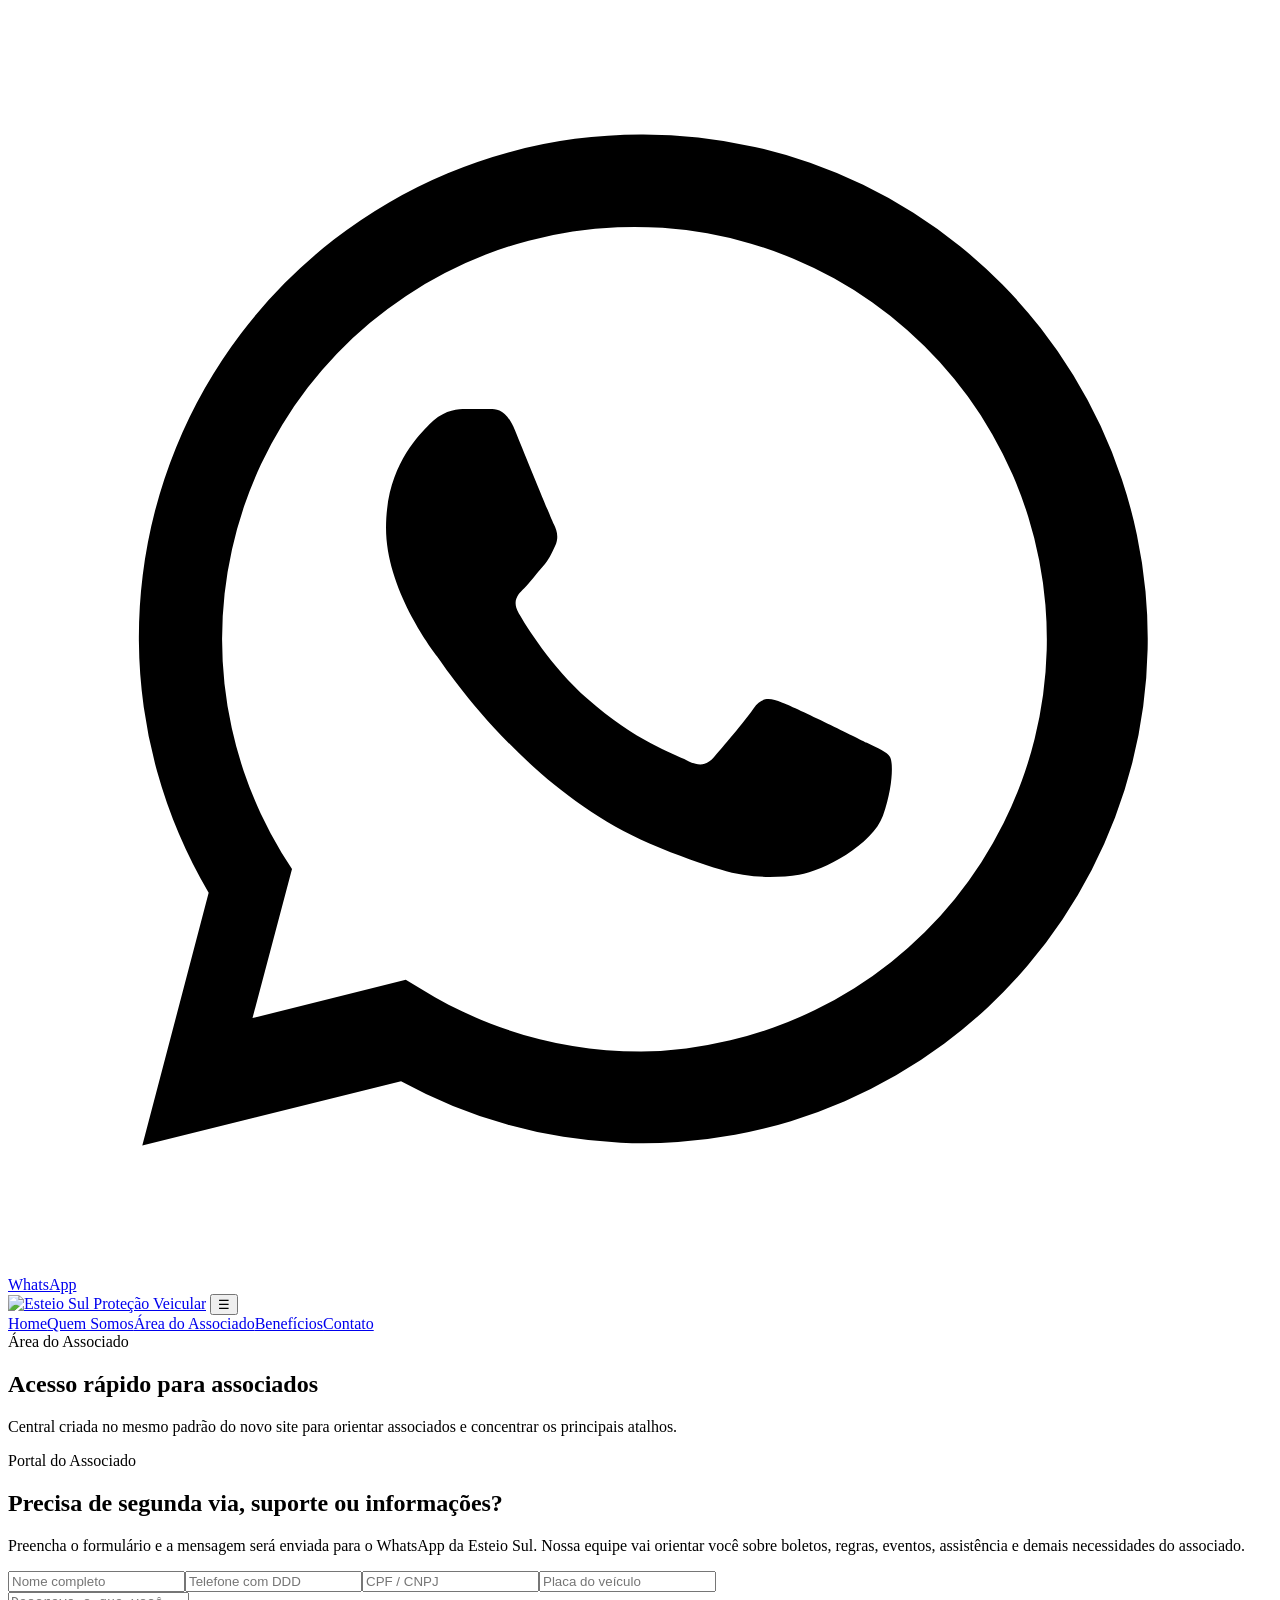
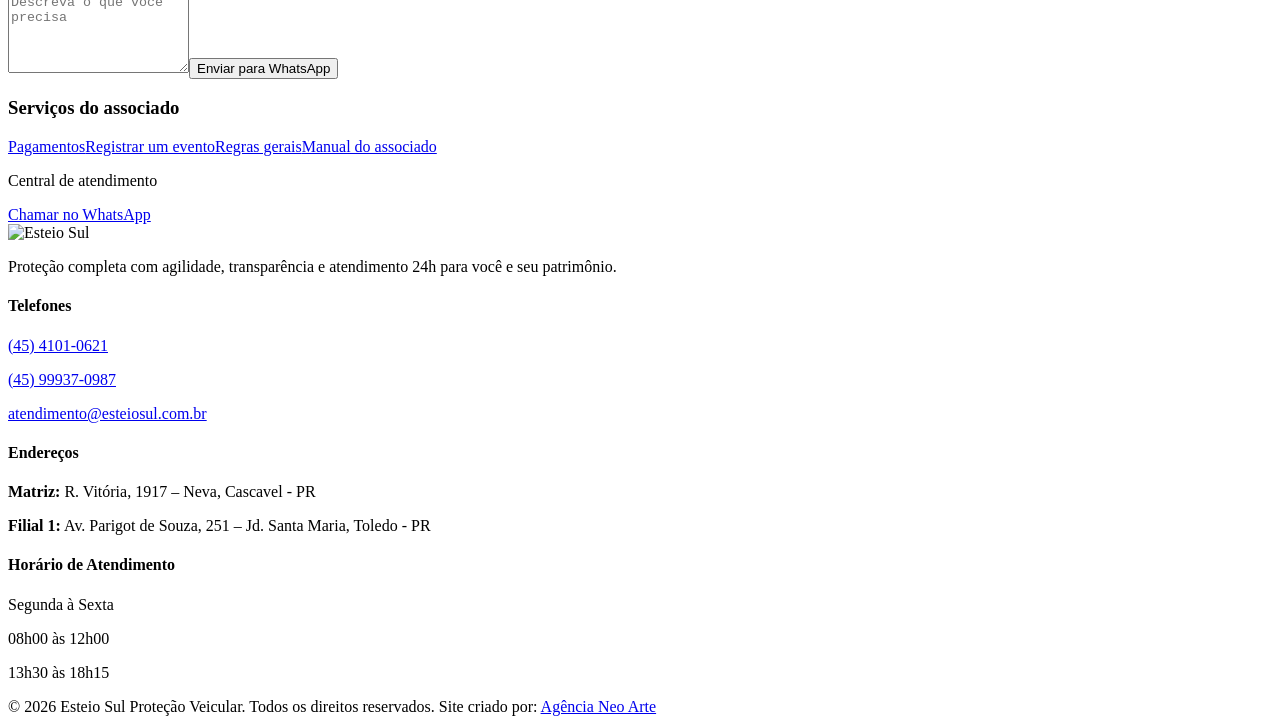
==== area-do-associado.html @ 1b71c679 "Add files via upload" ====
<!DOCTYPE html>
<html lang="pt-BR">
<head>
  <meta charset="UTF-8" />
  <meta name="viewport" content="width=device-width, initial-scale=1.0" />
  <title>Área do Associado | Esteio Sul Proteção Veicular</title>
  <meta name="description" content="Área do associado Esteio Sul." />
  <link rel="icon" type="image/png" href="assets/img/logo.png" />
  <link rel="stylesheet" href="assets/css/style.css" />
</head>
<body>
  <a class="whatsapp-float" href="https://wa.me/5545999370987?text=Ol%C3%A1%20Esteio%20Sul!%20Gostaria%20de%20mais%20informa%C3%A7%C3%B5es%20sobre%20prote%C3%A7%C3%A3o%20veicular." target="_blank" aria-label="Falar no WhatsApp"><svg viewBox="0 0 32 32" aria-hidden="true" focusable="false"><path d="M16.02 3.2A12.73 12.73 0 0 0 5.08 22.4L3.4 28.8l6.55-1.63A12.77 12.77 0 1 0 16.02 3.2Zm0 23.22c-2.04 0-3.94-.58-5.55-1.58l-.4-.24-3.88.97 1-3.77-.26-.41a10.44 10.44 0 1 1 9.1 5.03Zm5.72-7.82c-.31-.16-1.86-.92-2.15-1.02-.29-.11-.5-.16-.72.16-.21.31-.82 1.02-1 1.23-.19.21-.37.24-.68.08-.31-.16-1.32-.49-2.52-1.56-.93-.83-1.56-1.86-1.74-2.17-.18-.31-.02-.48.14-.63.14-.14.31-.37.47-.55.16-.18.21-.31.31-.52.1-.21.05-.39-.03-.55-.08-.16-.72-1.73-.98-2.37-.26-.62-.52-.54-.72-.55h-.61c-.21 0-.55.08-.84.39-.29.31-1.1 1.08-1.1 2.62s1.13 3.04 1.29 3.25c.16.21 2.22 3.38 5.38 4.74.75.32 1.34.52 1.8.66.76.24 1.45.21 1.99.13.61-.09 1.86-.76 2.12-1.49.26-.73.26-1.36.18-1.49-.08-.13-.29-.21-.61-.37Z"/></svg><span>WhatsApp</span></a>
  <header class="site-header">
    <div class="container header-wrap">
      <a href="index.html" class="brand"><img src="assets/img/logo.png" alt="Esteio Sul Proteção Veicular" /></a>
      <button class="menu-toggle" aria-label="Abrir menu">☰</button>
      <nav class="site-nav"><a class="" href="index.html">Home</a><a class="" href="quem-somos.html">Quem Somos</a><a class="active" href="area-do-associado.html">Área do Associado</a><a class="" href="beneficios.html">Benefícios</a><a class="" href="contato.html">Contato</a></nav>
    </div>
  </header>
  <main><section class="page-hero"><div class="container"><span class="section-label">Área do Associado</span><h1>Acesso rápido para associados</h1><p>Central criada no mesmo padrão do novo site para orientar associados e concentrar os principais atalhos.</p></div></section>
<section class="section"><div class="container contact-wrap"><div class="contact-box"><span class="section-label">Portal do Associado</span><h2>Precisa de segunda via, suporte ou informações?</h2><p>Preencha o formulário e a mensagem será enviada para o WhatsApp da Esteio Sul. Nossa equipe vai orientar você sobre boletos, regras, eventos, assistência e demais necessidades do associado.</p><form class="contact-form whatsapp-form" data-form-title="Área do Associado"><div class="form-grid"><input name="Nome" placeholder="Nome completo" required><input name="Telefone" placeholder="Telefone com DDD" required><input name="CPF / CNPJ" placeholder="CPF / CNPJ"><input name="Placa" placeholder="Placa do veículo"></div><textarea name="Solicitação" rows="5" placeholder="Descreva o que você precisa"></textarea><button class="btn btn-primary btn-full">Enviar para WhatsApp</button></form></div><aside class="quick-links"><h3>Serviços do associado</h3><a href="pagamentos.html">Pagamentos</a><a href="registro-de-eventos.html">Registrar um evento</a><a href="regras-gerais-do-associado.html">Regras gerais</a><a href="manual-do-associado.html">Manual do associado</a><div class="quick-cta"><p>Central de atendimento</p><a class="btn btn-outline" href="https://wa.me/5545999370987" target="_blank">Chamar no WhatsApp</a></div></aside></div></section>
</main>
  <footer class="site-footer">
    <div class="container footer-grid">
      <div>
        <img class="footer-logo" src="assets/img/logo.png" alt="Esteio Sul" />
        <p>Proteção completa com agilidade, transparência e atendimento 24h para você e seu patrimônio.</p>
      </div>
      <div>
        <h4>Telefones</h4>
        <p><a href="tel:+554541010621">(45) 4101-0621</a></p>
        <p><a href="https://wa.me/5545999370987" target="_blank">(45) 99937-0987</a></p>
        <p><a href="mailto:atendimento@esteiosul.com.br">atendimento@esteiosul.com.br</a></p>
      </div>
      <div>
        <h4>Endereços</h4>
        <p><strong>Matriz:</strong> R. Vitória, 1917 – Neva, Cascavel - PR</p>
        <p><strong>Filial 1:</strong> Av. Parigot de Souza, 251 – Jd. Santa Maria, Toledo - PR</p>
      </div>
      <div>
        <h4>Horário de Atendimento</h4>
        <p>Segunda à Sexta</p>
        <p>08h00 às 12h00</p>
        <p>13h30 às 18h15</p>
      </div>
    </div>
    <div class="container footer-bottom">
      <span>© 2026 Esteio Sul Proteção Veicular. Todos os direitos reservados.</span>
      <span>Site criado por: <a href="https://neoartepub.com.br/" target="_blank" rel="noopener">Agência Neo Arte</a></span>
    </div>
  </footer>
  <script src="assets/js/script.js"></script>
</body>
</html>
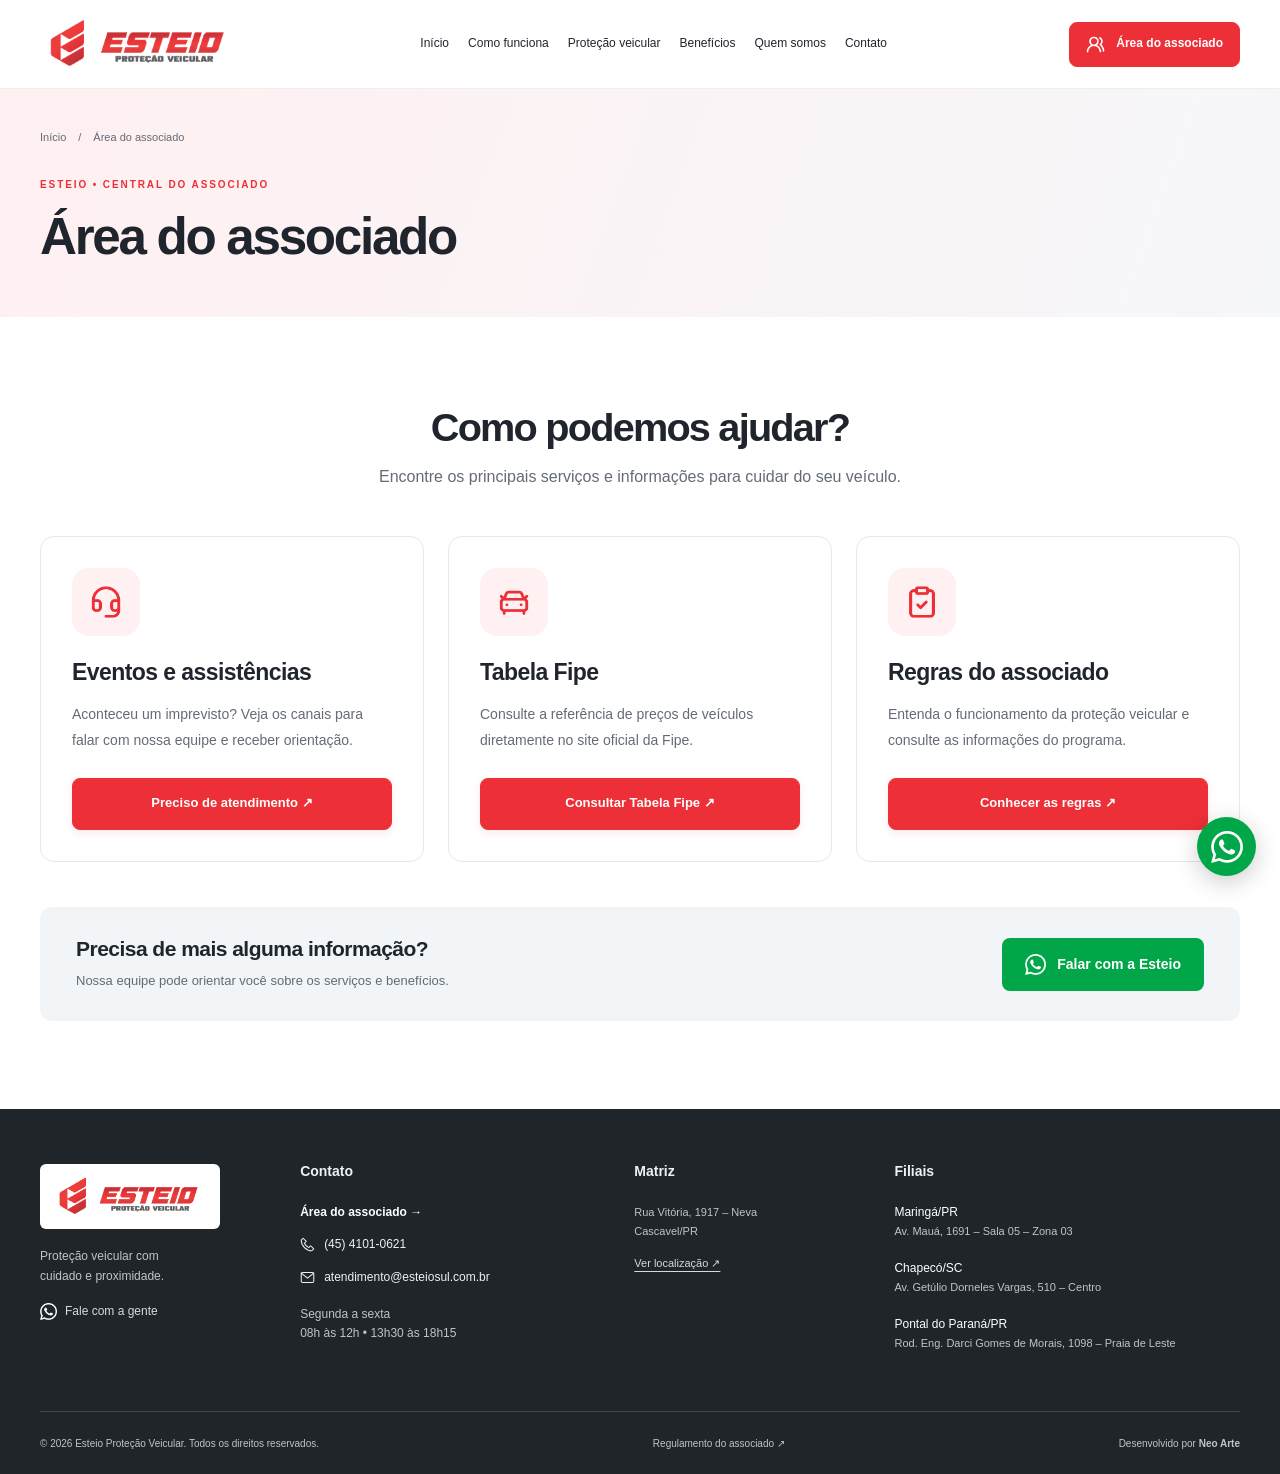
==== commit 4e6feb0c: "Add files via upload" ====
--- a/area-do-associado.html
+++ b/area-do-associado.html
@@ -1,54 +1,3 @@
-<!DOCTYPE html>
-<html lang="pt-BR">
-<head>
-  <meta charset="UTF-8" />
-  <meta name="viewport" content="width=device-width, initial-scale=1.0" />
-  <title>Área do Associado | Esteio Sul Proteção Veicular</title>
-  <meta name="description" content="Área do associado Esteio Sul." />
-  <link rel="icon" type="image/png" href="assets/img/logo.png" />
-  <link rel="stylesheet" href="assets/css/style.css" />
-</head>
-<body>
-  <a class="whatsapp-float" href="https://wa.me/5545999370987?text=Ol%C3%A1%20Esteio%20Sul!%20Gostaria%20de%20mais%20informa%C3%A7%C3%B5es%20sobre%20prote%C3%A7%C3%A3o%20veicular." target="_blank" aria-label="Falar no WhatsApp"><svg viewBox="0 0 32 32" aria-hidden="true" focusable="false"><path d="M16.02 3.2A12.73 12.73 0 0 0 5.08 22.4L3.4 28.8l6.55-1.63A12.77 12.77 0 1 0 16.02 3.2Zm0 23.22c-2.04 0-3.94-.58-5.55-1.58l-.4-.24-3.88.97 1-3.77-.26-.41a10.44 10.44 0 1 1 9.1 5.03Zm5.72-7.82c-.31-.16-1.86-.92-2.15-1.02-.29-.11-.5-.16-.72.16-.21.31-.82 1.02-1 1.23-.19.21-.37.24-.68.08-.31-.16-1.32-.49-2.52-1.56-.93-.83-1.56-1.86-1.74-2.17-.18-.31-.02-.48.14-.63.14-.14.31-.37.47-.55.16-.18.21-.31.31-.52.1-.21.05-.39-.03-.55-.08-.16-.72-1.73-.98-2.37-.26-.62-.52-.54-.72-.55h-.61c-.21 0-.55.08-.84.39-.29.31-1.1 1.08-1.1 2.62s1.13 3.04 1.29 3.25c.16.21 2.22 3.38 5.38 4.74.75.32 1.34.52 1.8.66.76.24 1.45.21 1.99.13.61-.09 1.86-.76 2.12-1.49.26-.73.26-1.36.18-1.49-.08-.13-.29-.21-.61-.37Z"/></svg><span>WhatsApp</span></a>
-  <header class="site-header">
-    <div class="container header-wrap">
-      <a href="index.html" class="brand"><img src="assets/img/logo.png" alt="Esteio Sul Proteção Veicular" /></a>
-      <button class="menu-toggle" aria-label="Abrir menu">☰</button>
-      <nav class="site-nav"><a class="" href="index.html">Home</a><a class="" href="quem-somos.html">Quem Somos</a><a class="active" href="area-do-associado.html">Área do Associado</a><a class="" href="beneficios.html">Benefícios</a><a class="" href="contato.html">Contato</a></nav>
-    </div>
-  </header>
-  <main><section class="page-hero"><div class="container"><span class="section-label">Área do Associado</span><h1>Acesso rápido para associados</h1><p>Central criada no mesmo padrão do novo site para orientar associados e concentrar os principais atalhos.</p></div></section>
-<section class="section"><div class="container contact-wrap"><div class="contact-box"><span class="section-label">Portal do Associado</span><h2>Precisa de segunda via, suporte ou informações?</h2><p>Preencha o formulário e a mensagem será enviada para o WhatsApp da Esteio Sul. Nossa equipe vai orientar você sobre boletos, regras, eventos, assistência e demais necessidades do associado.</p><form class="contact-form whatsapp-form" data-form-title="Área do Associado"><div class="form-grid"><input name="Nome" placeholder="Nome completo" required><input name="Telefone" placeholder="Telefone com DDD" required><input name="CPF / CNPJ" placeholder="CPF / CNPJ"><input name="Placa" placeholder="Placa do veículo"></div><textarea name="Solicitação" rows="5" placeholder="Descreva o que você precisa"></textarea><button class="btn btn-primary btn-full">Enviar para WhatsApp</button></form></div><aside class="quick-links"><h3>Serviços do associado</h3><a href="pagamentos.html">Pagamentos</a><a href="registro-de-eventos.html">Registrar um evento</a><a href="regras-gerais-do-associado.html">Regras gerais</a><a href="manual-do-associado.html">Manual do associado</a><div class="quick-cta"><p>Central de atendimento</p><a class="btn btn-outline" href="https://wa.me/5545999370987" target="_blank">Chamar no WhatsApp</a></div></aside></div></section>
-</main>
-  <footer class="site-footer">
-    <div class="container footer-grid">
-      <div>
-        <img class="footer-logo" src="assets/img/logo.png" alt="Esteio Sul" />
-        <p>Proteção completa com agilidade, transparência e atendimento 24h para você e seu patrimônio.</p>
-      </div>
-      <div>
-        <h4>Telefones</h4>
-        <p><a href="tel:+554541010621">(45) 4101-0621</a></p>
-        <p><a href="https://wa.me/5545999370987" target="_blank">(45) 99937-0987</a></p>
-        <p><a href="mailto:atendimento@esteiosul.com.br">atendimento@esteiosul.com.br</a></p>
-      </div>
-      <div>
-        <h4>Endereços</h4>
-        <p><strong>Matriz:</strong> R. Vitória, 1917 – Neva, Cascavel - PR</p>
-        <p><strong>Filial 1:</strong> Av. Parigot de Souza, 251 – Jd. Santa Maria, Toledo - PR</p>
-      </div>
-      <div>
-        <h4>Horário de Atendimento</h4>
-        <p>Segunda à Sexta</p>
-        <p>08h00 às 12h00</p>
-        <p>13h30 às 18h15</p>
-      </div>
-    </div>
-    <div class="container footer-bottom">
-      <span>© 2026 Esteio Sul Proteção Veicular. Todos os direitos reservados.</span>
-      <span>Site criado por: <a href="https://neoartepub.com.br/" target="_blank" rel="noopener">Agência Neo Arte</a></span>
-    </div>
-  </footer>
-  <script src="assets/js/script.js"></script>
-</body>
-</html>+<!doctype html>
+<html lang="pt-BR"><head><meta charset="utf-8"><meta name="viewport" content="width=device-width,initial-scale=1"><meta name="theme-color" content="#ee3038"><title>Área do associado | Esteio Proteção Veicular</title><meta name="description" content="Área do associado: informações e canais de atendimento para associados Esteio."><link rel="icon" href="favicon.ico?v=2" sizes="any"><link rel="icon" type="image/png" href="assets/imagens/favicon.png?v=2"><link rel="apple-touch-icon" href="assets/imagens/apple-touch-icon.png"><link rel="stylesheet" href="assets/css/style.css"><script src="assets/js/config.js" defer></script><script src="assets/js/main.js" defer></script></head><body><a class="skip" href="#conteudo">Pular para o conteúdo</a><header class="header"><div class="container header-inner"><a class="brand" href="index.html#inicio" aria-label="Esteio - início"><img src="assets/imagens/logo.png" alt="Esteio Proteção Veicular" width="214" height="64"></a><button class="menu-toggle" aria-controls="menu" aria-expanded="false" aria-label="Abrir menu"><span></span><span></span><span></span></button><nav id="menu" aria-label="Menu principal"><a href="index.html#inicio">Início</a><a href="index.html#como-funciona">Como funciona</a><a href="index.html#protecao">Proteção veicular</a><a href="index.html#beneficios">Benefícios</a><a href="index.html#quem-somos">Quem somos</a><a href="index.html#contato">Contato</a></nav><a class="btn associate-button" href="area-do-associado.html"><img class="icon png-icon" src="assets/imagens/icones/users-white.png" width="256" height="256" alt="" aria-hidden="true"><span>Área do associado</span></a></div></header>
+<main id="conteudo"><section class="member-hero"><div class="container"><div class="breadcrumb"><a href="index.html">Início</a><span>/</span>Área do associado</div><p class="eyebrow">ESTEIO • CENTRAL DO ASSOCIADO</p><h1>Área do associado</h1></div></section><section class="section member-content"><div class="container"><div class="section-heading"><h2>Como podemos ajudar?</h2><p>Encontre os principais serviços e informações para cuidar do seu veículo.</p></div><div class="member-grid"><article class="member-card"><div class="member-card-icon"><img class="icon png-icon" src="assets/imagens/icones/headset.png" width="256" height="256" alt="" aria-hidden="true"></div><h3>Eventos e assistências</h3><p>Aconteceu um imprevisto? Veja os canais para falar com nossa equipe e receber orientação.</p><a class="btn member-action" href="registro-de-eventos.html">Preciso de atendimento ↗</a></article><article class="member-card"><div class="member-card-icon"><img class="icon png-icon" src="assets/imagens/icones/car.png" width="256" height="256" alt="" aria-hidden="true"></div><h3>Tabela Fipe</h3><p>Consulte a referência de preços de veículos diretamente no site oficial da Fipe.</p><a class="btn member-action" href="https://veiculos.fipe.org.br/" target="_blank" rel="noopener noreferrer">Consultar Tabela Fipe ↗</a></article><article class="member-card"><div class="member-card-icon"><img class="icon png-icon" src="assets/imagens/icones/clipboard.png" width="256" height="256" alt="" aria-hidden="true"></div><h3>Regras do associado</h3><p>Entenda o funcionamento da proteção veicular e consulte as informações do programa.</p><a class="btn member-action" href="regras-gerais-do-associado.html">Conhecer as regras ↗</a></article></div><div class="member-help"><div><h3>Precisa de mais alguma informação?</h3><p>Nossa equipe pode orientar você sobre os serviços e benefícios.</p></div><a class="btn btn-wa" data-whatsapp href="https://wa.me/5545999370987" target="_blank" rel="noopener noreferrer"><img class="icon png-icon whatsapp-icon" src="assets/imagens/icones/whatsapp-branco.png" width="256" height="256" alt=""><span>Falar com a Esteio</span></a></div></div></section></main><footer id="contato"><div class="container"><div class="footer-grid"><div class="footer-brand"><a class="footer-logo" href="index.html#inicio"><img src="assets/imagens/logo.png" alt="Esteio Proteção Veicular" width="200" height="60" loading="lazy"></a><p>Proteção veicular com<br>cuidado e proximidade.</p><a class="footer-wa" data-whatsapp href="https://wa.me/5545999370987" target="_blank" rel="noopener noreferrer"><img class="icon  png-icon whatsapp-icon" src="assets/imagens/icones/whatsapp-branco.png" width="256" height="256" alt="" aria-hidden="true"><span>Fale com a gente</span><svg class="icon arrow" viewBox="0 0 24 24" aria-hidden="true" fill="none" stroke="currentColor" stroke-width="1.65" stroke-linecap="round" stroke-linejoin="round"><path d="M4 12h16m-6-6 6 6-6 6"/></svg></a></div><div class="footer-contact"><h3>Contato</h3><a class="footer-member-link" href="area-do-associado.html">Área do associado →</a><a href="tel:+554541010621"><svg class="icon " viewBox="0 0 24 24" aria-hidden="true" fill="none" stroke="currentColor" stroke-width="1.65" stroke-linecap="round" stroke-linejoin="round"><path d="M5 2 2 5c0 9 8 17 17 17l3-3-5-5-3 3a15 15 0 0 1-7-7l3-3z"/></svg><span>(45) 4101-0621</span></a><a href="mailto:atendimento@esteiosul.com.br"><svg class="icon " viewBox="0 0 24 24" aria-hidden="true" fill="none" stroke="currentColor" stroke-width="1.65" stroke-linecap="round" stroke-linejoin="round"><rect x="2" y="4" width="20" height="16" rx="2"/><path d="m2 5 10 8L22 5"/></svg><span>atendimento@esteiosul.com.br</span></a><p class="hours">Segunda a sexta<br>08h às 12h • 13h30 às 18h15</p></div><div><h3>Matriz</h3><address>Rua Vitória, 1917 – Neva<br>Cascavel/PR</address><a class="map-link" target="_blank" rel="noopener noreferrer" href="https://www.google.com/maps/search/?api=1&query=Rua+Vitoria+1917+Cascavel+PR">Ver localização ↗</a></div><div class="branches"><h3>Filiais</h3><div><strong>Maringá/PR</strong><address>Av. Mauá, 1691 – Sala 05 – Zona 03</address></div><div><strong>Chapecó/SC</strong><address>Av. Getúlio Dorneles Vargas, 510 – Centro</address></div><div><strong>Pontal do Paraná/PR</strong><address>Rod. Eng. Darci Gomes de Morais, 1098 – Praia de Leste</address></div></div></div><div class="footer-bottom"><p>© <span id="year">2026</span> Esteio Proteção Veicular. Todos os direitos reservados.</p><a href="regras-gerais-do-associado.html" target="_blank" rel="noopener noreferrer">Regulamento do associado ↗</a><a href="https://neoartepub.com.br/" target="_blank" rel="noopener noreferrer">Desenvolvido por <strong>Neo Arte</strong></a></div></div></footer><a class="floating-wa" data-whatsapp href="https://wa.me/5545999370987" target="_blank" rel="noopener noreferrer"><img class="icon  png-icon whatsapp-icon" src="assets/imagens/icones/whatsapp-branco.png" width="256" height="256" alt="" aria-hidden="true"><span>Converse pelo WhatsApp</span><svg class="icon arrow" viewBox="0 0 24 24" aria-hidden="true" fill="none" stroke="currentColor" stroke-width="1.65" stroke-linecap="round" stroke-linejoin="round"><path d="M4 12h16m-6-6 6 6-6 6"/></svg></a></body></html>
--- a/assets/css/style.css
+++ b/assets/css/style.css
@@ -0,0 +1,68 @@
+:root{--red:#ed3038;--ink:#20252d;--muted:#646b76;--green:#00a648;--light:#f2f5f7;--border:#e5e8ec;--radius:13px}*{box-sizing:border-box}html{scroll-behavior:smooth;scroll-padding-top:100px}body{margin:0;font-family:Arial,Helvetica,sans-serif;color:var(--ink);font-size:16px;line-height:1.6;background:#fff}a{color:inherit;text-decoration:none}button{font:inherit}img{max-width:100%;display:block}svg{flex-shrink:0}.container{width:min(1200px,calc(100% - 64px));margin-inline:auto}.icon{width:25px;height:25px}h1,h2,h3,p,figure{margin:0}h1,h2,h3{line-height:1.13;letter-spacing:-.045em}h2{font-size:clamp(30px,3.1vw,43px);font-weight:800}h3{font-size:18px;letter-spacing:-.025em}p{color:var(--muted)}.section{padding:88px 0}.section-heading{text-align:center;margin:0 auto 46px;max-width:790px}.section-heading>p:last-child:not(.eyebrow){margin-top:14px}.eyebrow{font-size:11px;font-weight:800;letter-spacing:.19em;color:var(--red);margin-bottom:15px}.btn{min-height:53px;display:inline-flex;align-items:center;justify-content:center;gap:11px;border-radius:8px;padding:14px 23px;font-size:14px;font-weight:700;line-height:1.3;transition:background .2s,transform .2s;white-space:normal}.btn:hover{transform:translateY(-2px)}.btn-wa{background:var(--green);color:#fff}.btn-wa:hover{background:#008e3d}.btn .icon{width:21px;height:21px}.btn .arrow{width:18px;height:18px}.header{position:sticky;top:0;z-index:50;background:#fffffffa;border-bottom:1px solid #eee;backdrop-filter:blur(15px)}.header-inner{display:flex;align-items:center;justify-content:space-between;gap:26px;min-height:88px}.brand{width:198px;flex-shrink:0}.brand img{width:100%;height:auto;max-height:63px;object-fit:contain}nav{display:flex;gap:25px;align-items:center}nav a{font-size:12px;white-space:nowrap;padding:28px 0;position:relative}nav a:hover,nav a.active{color:var(--red)}nav a.active:after{content:'';position:absolute;bottom:21px;left:0;width:24px;height:2px;background:var(--red)}.header-cta{font-size:12px;padding:12px 17px;min-height:46px}.header-cta .arrow{display:none}.menu-toggle{display:none}.hero{background-image:linear-gradient(90deg,rgba(7,17,17,.76),rgba(7,17,17,.32) 45%,rgba(7,17,17,0) 75%),url('../imagens/hero.jpg');background-size:cover;background-position:center 57%;position:relative}.hero-inner{min-height:610px;display:flex;align-items:center;padding-block:60px}.hero-copy{max-width:580px}.hero h1{font-size:clamp(48px,5.4vw,75px);line-height:.99;letter-spacing:-.05em;font-weight:800;color:#fff}.hero .light{color:#fff;opacity:.85}.hero-description{max-width:400px;font-size:21px;line-height:1.5;color:#fff;margin:23px 0 28px}.vehicle-types{color:#fff;font-size:12px;margin-top:26px}.vehicle-types span{padding:0 9px;opacity:.5}.trust{border-bottom:1px solid var(--border)}.trust-grid{display:grid;grid-template-columns:repeat(3,1fr);padding:31px 0}.trust-item{display:flex;align-items:center;gap:20px;padding-left:32px;border-right:1px solid var(--border)}.trust-item:first-child{padding-left:0}.trust-item:last-child{border:0}.trust-item>.icon{color:var(--red);width:43px;height:43px}.trust-item strong{font-size:15px}.trust-item p{font-size:12px;margin-top:2px}.steps{display:grid;grid-template-columns:repeat(4,1fr);gap:32px}.step{text-align:center;position:relative}.step:not(:last-child):after{content:'→';position:absolute;right:-26px;top:35px;color:#c4ccd4;font-size:31px;font-weight:300}.step-icon{height:112px;width:112px;border-radius:50%;background:#fff1f2;display:grid;place-items:center;margin:0 auto 18px}.step-icon .icon{color:var(--red);height:47px;width:47px}.step-number{font-size:17px;color:var(--red);font-weight:800}.step h3{margin:11px 0;font-size:17px}.step p{font-size:14px;line-height:1.6;max-width:225px;margin:auto}.protection{background:var(--light)}.protection-layout{display:grid;grid-template-columns:.8fr 1.4fr;gap:70px;align-items:center}.protection-copy>p:not(.eyebrow){font-size:18px;margin:23px 0 28px;max-width:330px}.benefits{display:grid;grid-template-columns:repeat(3,1fr);gap:14px}.benefit{background:#fff;border:1px solid #e9edf0;padding:27px 18px 22px;text-align:center;border-radius:var(--radius)}.benefit>.icon{height:43px;width:43px;color:var(--red);margin-bottom:13px}.benefit h3{font-size:16px;margin-bottom:9px}.benefit p{font-size:13px;line-height:1.5}.fineprint{font-size:11px;margin-top:16px;color:#747b86}.text-link{color:var(--red);font-weight:700}.regulation{font-size:11px;display:block;margin-top:20px}.about-layout{display:grid;grid-template-columns:1fr 1fr;gap:64px;align-items:center}.about-photo{position:relative}.about-photo>img{width:100%;height:440px;object-fit:cover;border-radius:var(--radius)}.photo-tag{position:absolute;bottom:23px;left:23px;background:#fff;display:flex;align-items:center;gap:15px;padding:16px 22px;border-radius:8px;box-shadow:0 8px 30px #0001;font-size:13px;line-height:1.5}.photo-tag .icon{color:var(--red);width:35px;height:35px}.about-copy>p:not(.eyebrow){font-size:15px;margin-top:21px}.check-list{list-style:none;padding:0;margin:24px 0}.check-list li{display:flex;align-items:center;gap:12px;margin:10px 0;font-size:14px;color:var(--muted)}.check-list .icon{background:var(--red);color:white;border-radius:50%;padding:4px;width:22px;height:22px;stroke-width:2.5}.about-link{display:inline-flex;gap:10px;align-items:center;font-size:14px}.about-link .icon:first-child{display:none}.about-link .icon{width:18px}.reviews{background:var(--light)}.review-grid{display:grid;grid-template-columns:repeat(3,1fr);gap:22px}.review{background:#fff;border:1px solid var(--border);border-radius:var(--radius);padding:28px}.review-top{display:flex;align-items:center;gap:12px}.avatar{width:46px;height:46px;background:#ffeaeb;color:var(--red);border-radius:50%;display:grid;place-items:center;font-size:18px}.review figcaption{font-size:13px;line-height:1.5}.review figcaption span{display:block;font-size:11px;color:#9298a1}.quote-mark{color:var(--red);opacity:.25;font-family:Georgia,serif;font-size:53px;line-height:1;margin-left:auto}.review blockquote{margin:18px 0 0;font-size:15px;color:var(--muted);line-height:1.7}.centered{text-align:center}.partners{padding-block:70px}.partner-grid{display:grid;grid-template-columns:repeat(3,1fr);gap:25px;max-width:950px;margin:auto}.partner{border:1px solid var(--border);border-radius:10px;padding:18px 34px;height:130px;display:flex;align-items:center;justify-content:center}.partner img{width:100%;height:95px;object-fit:contain;filter:grayscale(1);transition:filter .2s}.partner:hover img{filter:grayscale(0)}.cta-band{background:var(--red);color:white;padding:43px 0}.cta-layout{display:flex;align-items:center;justify-content:space-between;gap:30px}.cta-band h2{font-size:30px}.cta-band p{color:#ffebec;font-size:14px;margin-top:12px}.btn-white{background:#fff;color:#008e3d;flex-shrink:0}.btn-white:hover{background:#f0fff5}footer{background:#20252a;color:#eef1f4;padding:55px 0 22px;font-size:12px}footer p,footer address{color:#bec4cb}footer h3{font-size:14px;letter-spacing:0;margin-bottom:23px}.footer-grid{display:grid;grid-template-columns:.9fr 1.2fr .9fr 1.4fr;gap:38px}.footer-logo{background:#fff;border-radius:6px;padding:11px;display:block;max-width:180px;margin-bottom:18px}.footer-logo img{width:100%;height:auto}.footer-brand p{font-size:12px;line-height:1.6}.footer-wa{display:inline-flex;align-items:center;gap:8px;margin-top:16px;font-size:12px;color:#d5d9dd}.footer-wa .arrow{display:none}.footer-wa .icon{width:17px;height:17px}.footer-contact>a{display:flex;gap:9px;align-items:flex-start;margin-bottom:13px;overflow-wrap:anywhere}.footer-contact .icon{width:15px;height:15px;margin-top:2px}.hours{margin-top:18px;font-size:12px}.branches>div{margin-bottom:18px}.branches strong{font-size:12px;color:#fff;font-weight:500}address{font-style:normal;line-height:1.7;font-size:11px}.map-link{display:inline-block;color:#d4d8df;font-size:11px;margin-top:14px;text-decoration:underline;text-underline-offset:4px}.footer-bottom{border-top:1px solid #ffffff26;margin-top:40px;padding-top:24px;display:flex;justify-content:space-between;align-items:center;gap:24px;font-size:10px;color:#bec4cb}.floating-wa{position:fixed;right:24px;bottom:24px;z-index:40;width:59px;height:59px;display:grid;place-items:center;background:var(--green);color:#fff;border-radius:50%;box-shadow:0 6px 24px #0003;transition:transform .2s}.floating-wa:hover{transform:translateY(-3px)}.floating-wa .icon{width:30px;height:30px}.floating-wa .arrow,.floating-wa>span{display:none}:focus-visible{outline:3px solid #0577c4;outline-offset:5px}.skip{position:fixed;left:15px;top:-70px;background:#fff;color:#111;padding:10px;z-index:100}.skip:focus{top:10px}
+@media(min-width:1500px){.hero-inner{min-height:690px}}@media(max-width:1100px){.container{width:calc(100% - 44px)}.header-inner{gap:18px}.brand{width:165px}nav{gap:15px}.header-cta{font-size:11px;padding:10px 12px}.protection-layout{gap:35px;grid-template-columns:.85fr 1.3fr}.footer-grid{gap:25px}.trust-item{padding-left:20px;gap:12px}.trust-item strong{font-size:13px}.about-layout{gap:35px}}
+@media(max-width:900px){.header-inner{min-height:75px}.header-cta{margin-left:auto}.menu-toggle{display:flex;flex-direction:column;justify-content:center;gap:5px;width:39px;height:39px;border:0;background:#f2f3f5;border-radius:6px;order:3;padding:9px;cursor:pointer}.menu-toggle span{display:block;background:var(--ink);width:21px;height:2px}nav{display:none;position:absolute;top:75px;left:0;right:0;background:#fff;border-bottom:1px solid var(--border);padding:15px 24px;box-shadow:0 10px 20px #0001}nav.open{display:flex;align-items:stretch;flex-direction:column;gap:0}nav a{padding:12px 0;font-size:14px}nav a.active:after{display:none}.hero-inner{min-height:580px}.hero h1{font-size:61px}.hero{background-position:60% center}.hero-description{font-size:19px;max-width:350px}.protection-layout{grid-template-columns:1fr;gap:36px}.protection-copy{text-align:center}.protection-copy h2 br{display:none}.protection-copy>p:not(.eyebrow){max-width:540px;margin:20px auto}.regulation{margin-top:16px}.about-layout{gap:28px}.about-photo>img{height:440px}.photo-tag{left:15px;right:15px;bottom:15px;padding:13px}.review{padding:21px}.footer-grid{grid-template-columns:1fr 1fr;gap:40px}.steps{gap:22px}.step h3{font-size:15px}.step-icon{width:95px;height:95px}.trust-item p{font-size:11px}.trust-item>.icon{width:32px;height:32px}.cta-band h2{font-size:25px}.cta-layout{gap:22px}.cta-band p{max-width:360px}.section{padding:68px 0}.partner{padding:12px 22px}}
+@media(max-width:600px){html{scroll-padding-top:78px}.container{width:calc(100% - 36px)}.section{padding:55px 0}.brand{width:144px}.header-inner{gap:10px;min-height:70px}.header-cta{min-height:38px;padding:10px;font-size:0;gap:0}.header-cta .icon{width:21px;height:21px}.header-cta span{display:none}.header-cta:after{content:'WhatsApp';font-size:11px;margin-left:7px}nav{top:70px}.hero{background-position:65% center;background-image:linear-gradient(90deg,rgba(7,17,17,.82),rgba(7,17,17,.35)),url('../imagens/hero.jpg')}.hero-inner{min-height:590px;padding:58px 0}.hero h1{font-size:clamp(45px,11.3vw,62px);line-height:1.03}.hero .eyebrow{font-size:9px;letter-spacing:.15em}.hero-description{font-size:18px;max-width:295px;margin-top:22px}.hero .btn{font-size:13px;padding-inline:17px}.vehicle-types{font-size:10px}.vehicle-types span{padding:0 5px}.trust-grid{grid-template-columns:1fr;padding:7px 0}.trust-item{padding:17px 12px!important;border:0;border-bottom:1px solid var(--border);gap:18px}.trust-item:last-child{border:0}.trust-item strong{font-size:14px}.trust-item p{font-size:12px}.trust-item>.icon{width:34px;height:34px}.section-heading{margin-bottom:32px}.section-heading h2{font-size:31px}.section-heading>p:last-child{font-size:14px}.eyebrow{font-size:10px}.steps{grid-template-columns:1fr 1fr;gap:35px 20px}.step:not(:last-child):after{display:none}.step-icon{width:86px;height:86px;margin-bottom:13px}.step-icon .icon{width:37px;height:37px}.step h3{font-size:15px;line-height:1.3;margin:8px 0}.step p{font-size:12px}.benefits{grid-template-columns:repeat(2,1fr);gap:11px}.benefit{padding:24px 13px 20px}.benefit h3{font-size:14px}.benefit p{font-size:12px}.benefit>.icon{height:36px;width:36px}.protection-copy h2{font-size:33px}.protection-copy>p:not(.eyebrow){font-size:16px}.fineprint{font-size:10px}.about-layout{grid-template-columns:1fr;gap:34px}.about-photo>img{height:340px}.photo-tag{left:18px;right:auto}.about-copy h2{font-size:33px}.about-copy>p:not(.eyebrow){font-size:14px}.review-grid{grid-template-columns:1fr;gap:14px}.review{padding:23px}.review blockquote{font-size:14px;margin-top:13px}.partner-grid{gap:10px}.partner{height:87px;padding:8px}.partner img{height:66px}.partners .section-heading h2{font-size:28px}.cta-layout{flex-direction:column;align-items:flex-start;gap:24px}.cta-band{padding:34px 0}.cta-band h2{font-size:28px;max-width:330px}.cta-band p{font-size:13px}.cta-band .btn{font-size:13px}.footer-grid{grid-template-columns:1fr;gap:32px}.footer-grid>div{padding-bottom:24px;border-bottom:1px solid #ffffff15}.footer-grid>div:last-child{padding-bottom:0;border-bottom:0}.footer-brand{display:grid;grid-template-columns:1fr 1fr;gap:12px 24px;align-items:center}.footer-logo{margin-bottom:0}.footer-brand .footer-wa{grid-column:1/-1;margin-top:0}footer{padding-top:37px;padding-bottom:95px}footer h3{margin-bottom:15px}.footer-contact{display:block}.footer-bottom{flex-direction:column;align-items:flex-start;gap:13px;margin-top:26px;padding-top:22px;font-size:10px}.floating-wa{right:17px;bottom:17px;width:55px;height:55px}.btn .arrow{width:17px}.branches>div{margin-bottom:14px}}
+@media(prefers-reduced-motion:reduce){html{scroll-behavior:auto}*,*:before,*:after{transition:none!important;animation:none!important}}
+
+/* PNG icons and actual associated portraits — update 02. */
+.png-icon{object-fit:contain;display:inline-block;vertical-align:middle;flex-shrink:0}
+.avatar-photo{width:52px;height:52px;min-width:52px;border-radius:50%;object-fit:cover;background:transparent}
+.review-top .avatar-photo{display:block}
+.step-icon .png-icon{width:50px;height:50px}
+.benefit>.png-icon{width:46px;height:46px}
+.whatsapp-icon{object-fit:contain}
+.floating-wa .whatsapp-icon{width:32px;height:32px}
+.btn-white .whatsapp-icon{width:23px;height:23px}
+@media(max-width:600px){.step-icon .png-icon{width:41px;height:41px}.benefit>.png-icon{width:39px;height:39px}}
+/* Central do associado e benefícios */
+.associate-button{background:#fff4f4;color:#b8202a;border:1px solid #f7ccd0;min-height:45px;font-size:12px;padding:12px 16px;white-space:nowrap;flex-shrink:0}.associate-button:hover{background:#ffe7e9}.associate-button .icon{width:19px;height:19px}nav{gap:19px}.assistance-section{background:#fff;border-bottom:1px solid var(--border)}.assistance-layout{display:grid;grid-template-columns:.95fr 1.3fr;gap:95px;align-items:start}.assistance-intro>p:not(.eyebrow){max-width:370px;font-size:16px;margin:22px 0}.assistance-badge{display:flex;gap:17px;align-items:center;border-left:3px solid var(--red);padding:15px 20px;background:#fff4f4;border-radius:0 9px 9px 0;margin:28px 0}.assistance-badge>.icon{width:39px;height:39px}.assistance-badge strong{display:block;font-size:16px}.assistance-badge span{display:block;font-size:12px;color:var(--muted)}.assistance-intro>.text-link{font-size:12px}.assistance-services{border:1px solid var(--border);border-radius:14px;padding:8px 28px 20px}.assistance-service{display:flex;align-items:flex-start;gap:19px;padding:23px 0;border-bottom:1px solid var(--border)}.assistance-service:last-of-type{border-bottom:0}.assistance-service>.icon{width:30px;height:30px;margin-top:2px}.assistance-service h3{font-size:17px;margin-bottom:7px}.assistance-service p{font-size:13px;line-height:1.6}.assistance-services>.fineprint{margin-top:0}.footer-member-link{color:#fff!important;font-weight:700}.member-hero{background:linear-gradient(110deg,#fff0f1,#f6f7f9);padding:40px 0 52px}.member-hero h1{font-size:clamp(34px,4vw,52px)}.breadcrumb{display:flex;align-items:center;gap:12px;font-size:11px;color:var(--muted);margin-bottom:30px}.breadcrumb a:hover{color:var(--red)}.member-hero .eyebrow{font-size:10px}.member-grid{display:grid;grid-template-columns:repeat(3,1fr);gap:24px}.member-card{border:1px solid var(--border);border-radius:14px;padding:31px;display:flex;flex-direction:column;align-items:flex-start}.member-card-icon{display:grid;place-items:center;width:68px;height:68px;border-radius:17px;background:#fff0f1;margin-bottom:23px}.member-card-icon>.icon{width:34px;height:34px}.member-card h3{font-size:23px;line-height:1.2;margin-bottom:16px}.member-card>p{font-size:14px;line-height:1.8;margin-bottom:25px}.member-card>.text-link{margin-top:auto;font-size:13px}.member-help{margin-top:45px;background:var(--light);padding:30px 36px;border-radius:12px;display:flex;align-items:center;justify-content:space-between;gap:25px}.member-help h3{font-size:21px;margin-bottom:10px}.member-help p{font-size:13px}.member-help .btn{flex-shrink:0}.service-narrow{max-width:850px}.back-link{display:inline-block;font-size:13px;margin-bottom:26px}.service-panel{border:1px solid var(--border);border-radius:16px;padding:45px}.service-panel h2{font-size:37px;margin-bottom:24px}.service-panel>p:not(.eyebrow){font-size:15px;line-height:1.9;margin:20px 0}.event-actions{display:flex;flex-wrap:wrap;gap:14px;margin:27px 0 20px}.btn-call{background:var(--ink);color:#fff}.event-email{color:var(--red);font-size:14px;text-decoration:underline;text-underline-offset:4px}.service-panel>.fineprint{font-size:11px!important}.rules-note{padding:22px;border-left:3px solid var(--red);background:#fff4f4;margin:28px 0}.rules-note p{font-size:13px;margin-top:8px}.rules-panel .btn{margin-top:8px}
+@media(max-width:1100px) and (min-width:901px){nav{gap:13px}nav a{font-size:11px}.associate-button{padding:11px;font-size:11px}.header-inner{gap:17px}.brand{width:150px}}
+@media(max-width:900px){.associate-button{margin-left:auto}.assistance-layout{gap:40px;grid-template-columns:.95fr 1.2fr}.assistance-services{padding-inline:20px}.member-card{padding:23px}.member-card h3{font-size:20px}.member-grid{gap:16px}.member-help{padding:25px}.assistance-intro h2{font-size:33px}}
+@media(max-width:600px){.header .brand{width:120px}.associate-button{font-size:10px;padding:10px 9px;gap:6px;min-height:38px}.associate-button .icon{width:16px;height:16px}.header-inner{gap:8px}.assistance-layout{grid-template-columns:1fr;gap:27px}.assistance-intro h2{font-size:32px}.assistance-intro>p:not(.eyebrow){font-size:14px}.assistance-badge{margin:23px 0}.assistance-services{padding:3px 21px 18px}.assistance-service{padding:21px 0;gap:15px}.member-hero{padding:25px 0 36px}.member-hero h1{font-size:34px}.breadcrumb{margin-bottom:25px}.member-grid{grid-template-columns:1fr}.member-card{padding:27px}.member-card h3{font-size:23px}.member-card-icon{width:57px;height:57px;margin-bottom:18px}.member-help{flex-direction:column;align-items:flex-start;margin-top:30px}.service-panel{padding:27px 23px}.service-panel h2{font-size:30px}.service-panel>p:not(.eyebrow){font-size:14px}.event-actions{flex-direction:column}.event-actions .btn{font-size:12px}.rules-panel .btn{font-size:12px}}
+/* Localização e contato por WhatsApp */
+.contact-section{background:#f5f7f9}.contact-layout{display:grid;grid-template-columns:1fr 1fr;gap:36px;align-items:start}.contact-location{background:#fff;border:1px solid var(--border);border-radius:16px;overflow:hidden}.contact-map{height:354px;background:#e9edf0}.contact-map iframe{display:block;width:100%;height:100%}.contact-location-info{display:flex;gap:30px;justify-content:space-between;padding:29px}.contact-location-info .eyebrow{font-size:9px;margin-bottom:12px}.contact-location-info h3{font-size:22px;margin-bottom:15px}.contact-location-info address{font-size:14px;color:var(--muted);margin-bottom:15px}.contact-location-info .text-link{font-size:12px}.contact-opening{padding-top:25px;min-width:145px}.contact-opening strong{font-size:12px}.contact-opening p{font-size:12px;line-height:1.9;margin-top:10px}.contact-form-card{background:#fff;border:1px solid var(--border);border-radius:16px;padding:32px}.contact-form-card>h3{font-size:26px;margin-bottom:13px}.contact-form-card>p{font-size:14px;margin-bottom:24px}.form-row{display:grid;grid-template-columns:1fr 1fr;gap:16px}.field{display:flex;flex-direction:column;gap:8px;margin-bottom:17px}.field label{font-size:12px;font-weight:700}.field label>span{color:var(--red)}.field label small{font-weight:400;color:var(--muted);font-size:11px}.field input,.field select,.field textarea{font:inherit;font-size:13px;color:var(--ink);width:100%;min-width:0;border:1px solid #dce1e6;border-radius:7px;background:#fff;padding:12px;line-height:1.5}.field input,.field select{height:45px}.field textarea{resize:vertical;min-height:108px}.field input::placeholder,.field textarea::placeholder{color:#8b929c}.field input:focus,.field select:focus,.field textarea:focus{outline:2px solid #ed30382b;border-color:var(--red);outline-offset:1px}.contact-submit{border:0;width:100%;cursor:pointer;margin-top:3px}.form-note{font-size:11px;margin-top:13px;line-height:1.7}.form-note a{text-decoration:underline}.contact-feedback{font-size:12px;margin-top:9px;color:#16713b}.contact-feedback:empty{display:none}
+@media(max-width:900px){.contact-layout{gap:23px}.contact-form-card{padding:25px}.contact-location-info{flex-direction:column;gap:20px;padding:25px}.contact-opening{padding-top:0;border-top:1px solid var(--border);padding-block-start:18px}.contact-map{height:335px}.form-row{grid-template-columns:1fr;gap:0}}
+@media(max-width:600px){.contact-layout{grid-template-columns:1fr;gap:23px}.contact-map{height:290px}.contact-location-info{flex-direction:row;flex-wrap:wrap;gap:22px;padding:23px}.contact-opening{padding:0;border:0;min-width:120px}.contact-form-card{padding:25px 22px}.contact-form-card>h3{font-size:24px}.contact-submit{font-size:13px}.field input,.field select,.field textarea{font-size:16px}.contact-location-info address{font-size:13px}}
+
+/* Ajustes de alinhamento e identidade do botão */
+.associate-button{background:var(--red);color:#fff;border-color:var(--red)}
+.associate-button:hover{background:#cc202b;border-color:#cc202b;color:#fff}
+.contact-layout{align-items:stretch}
+.contact-location{display:flex;flex-direction:column}
+.contact-map{position:relative;flex:1;min-height:354px;height:auto}
+.contact-map iframe{position:absolute;inset:0;width:100%;height:100%}
+.contact-location-info{flex-shrink:0}
+@media(max-width:900px){.contact-map{min-height:335px}}
+@media(max-width:600px){.contact-map{flex:none;height:290px;min-height:290px}}
+
+/* Ações destacadas da central do associado */
+.member-card>.member-action{background:var(--red);color:#fff;display:flex;width:100%;min-height:52px;margin-top:auto;justify-content:center;text-align:center;font-size:13px;font-weight:700;padding:15px 16px;border:1px solid var(--red);border-radius:8px;box-shadow:0 3px 9px #ed30381a}
+.member-card>.member-action:hover{background:#cc202b;border-color:#cc202b;box-shadow:0 5px 13px #ed303833}
+.member-card>.member-action:focus-visible{outline:3px solid #172b4d;outline-offset:4px}
+/* Movimento discreto dos ícones ao passar o mouse */
+.trust-item>.png-icon,.step-icon>.png-icon,.benefit>.png-icon,.assistance-service>.png-icon,.assistance-badge>.png-icon,.photo-tag>.png-icon,.member-card-icon>.png-icon,.check-list .png-icon{transition:transform .24s ease}
+.trust-item:hover>.png-icon{transform:translateY(-4px) scale(1.08)}
+.step:hover .step-icon>.png-icon{transform:translateY(-5px) rotate(-4deg) scale(1.06)}
+.benefit:hover>.png-icon,.assistance-service:hover>.png-icon{transform:translateY(-4px) rotate(-5deg) scale(1.08)}
+.assistance-badge:hover>.png-icon,.photo-tag:hover>.png-icon,.member-card:hover .member-card-icon>.png-icon{transform:translateY(-4px) scale(1.08)}
+.check-list li:hover .png-icon{transform:scale(1.15)}
+@media(prefers-reduced-motion:reduce){.trust-item>.png-icon,.step-icon>.png-icon,.benefit>.png-icon,.assistance-service>.png-icon,.assistance-badge>.png-icon,.photo-tag>.png-icon,.member-card-icon>.png-icon,.check-list .png-icon{transition:none}}
+/* Nos blocos destacados, o movimento é aplicado ao shape completo */
+.trust-item,.step-icon,.benefit,.photo-tag,.assistance-badge,.member-card-icon{transition:transform .24s ease,box-shadow .24s ease}
+.trust-item:hover{transform:translateY(-3px)}
+.trust-item:hover>.png-icon{transform:none}
+.step:hover .step-icon{transform:translateY(-5px) scale(1.04)}
+.step:hover .step-icon>.png-icon{transform:none}
+.benefit:hover{transform:translateY(-5px);box-shadow:0 10px 24px #20252d12}
+.benefit:hover>.png-icon{transform:none}
+.photo-tag:hover{transform:translateY(-5px) scale(1.02)}
+.photo-tag:hover>.png-icon{transform:none}
+.assistance-badge:hover{transform:translateY(-4px);box-shadow:0 8px 18px #ed30381a}
+.assistance-badge:hover>.png-icon{transform:none}
+.member-card:hover .member-card-icon{transform:translateY(-4px) scale(1.04)}
+.member-card:hover .member-card-icon>.png-icon{transform:none}
+@media(prefers-reduced-motion:reduce){.trust-item,.step-icon,.benefit,.photo-tag,.assistance-badge,.member-card-icon{transition:none}}
+/* Os três selos vermelhos da seção Quem Somos se movimentam por inteiro */
+.about-copy .check-list li>.icon{transition:transform .24s ease;transform-origin:center}
+.about-copy .check-list li:hover>.icon{transform:translateY(-4px) scale(1.1)}
+@media(prefers-reduced-motion:reduce){.about-copy .check-list li>.icon{transition:none}}
